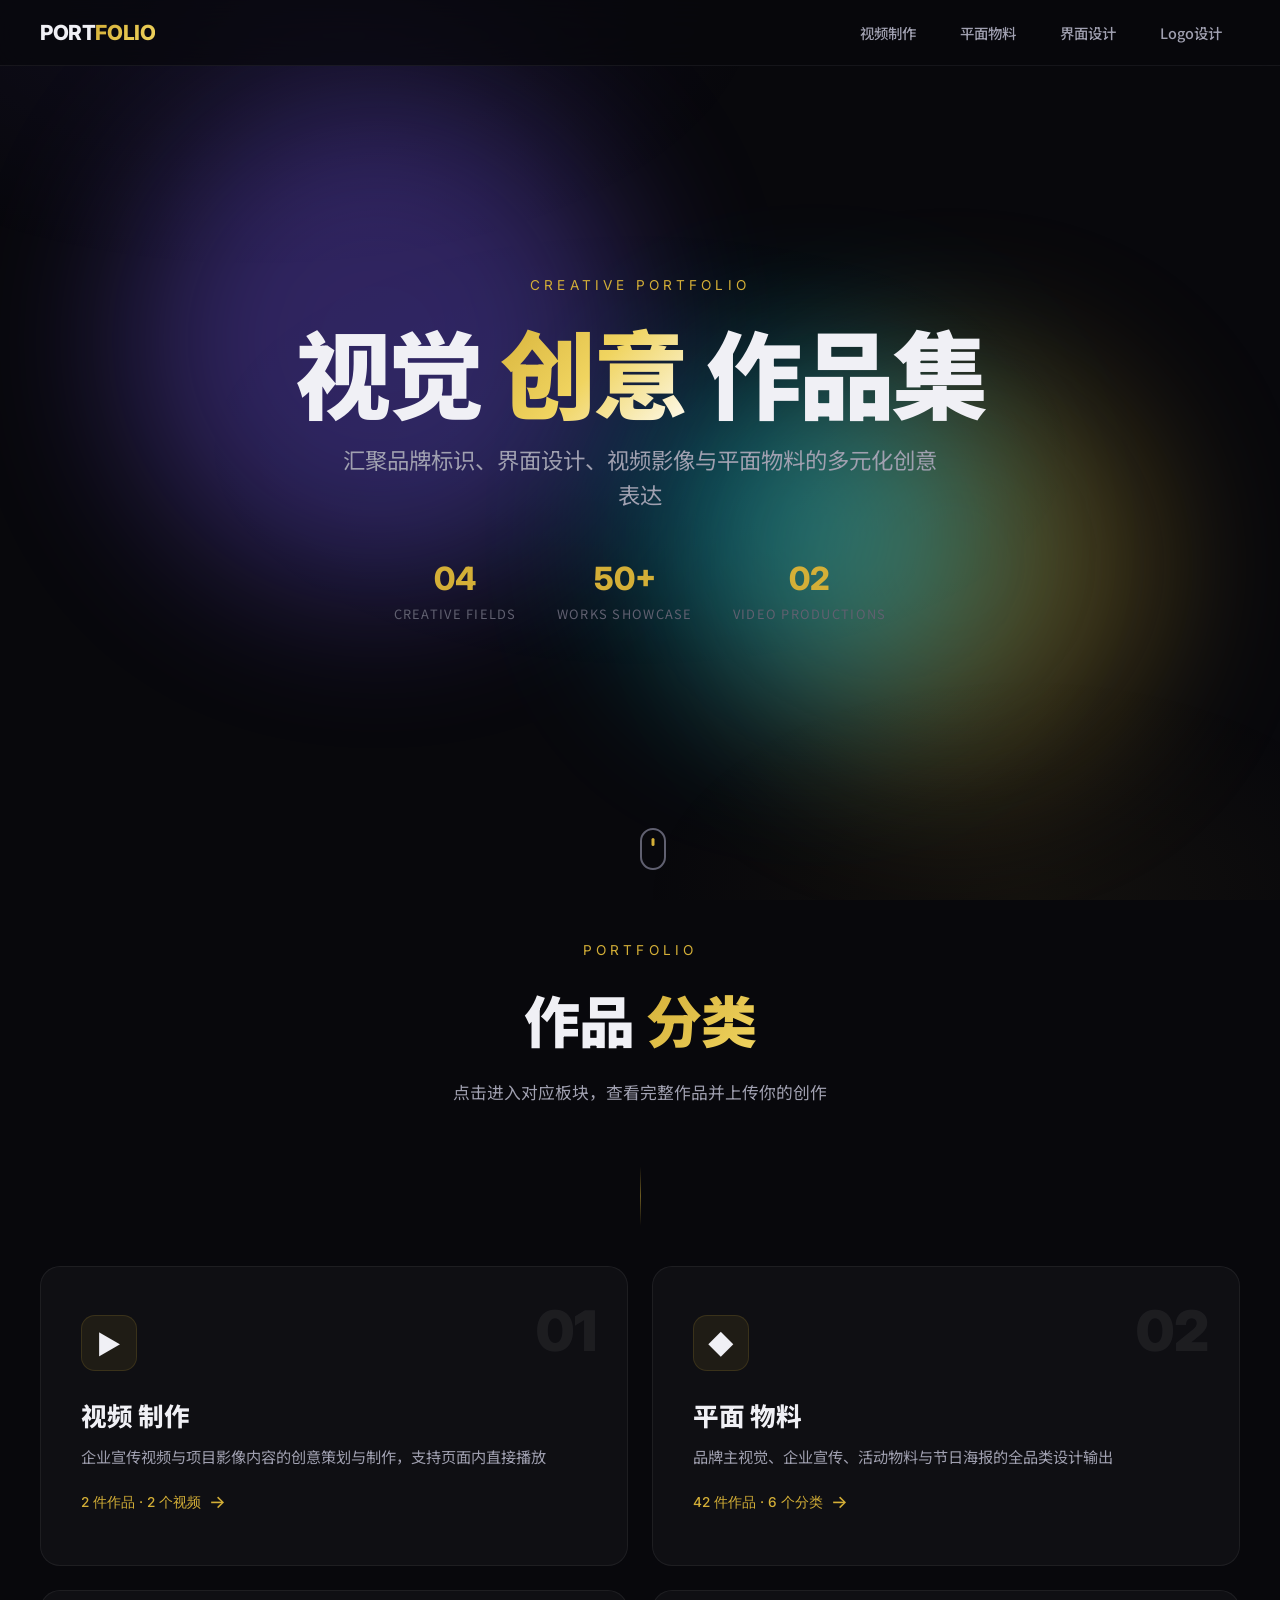
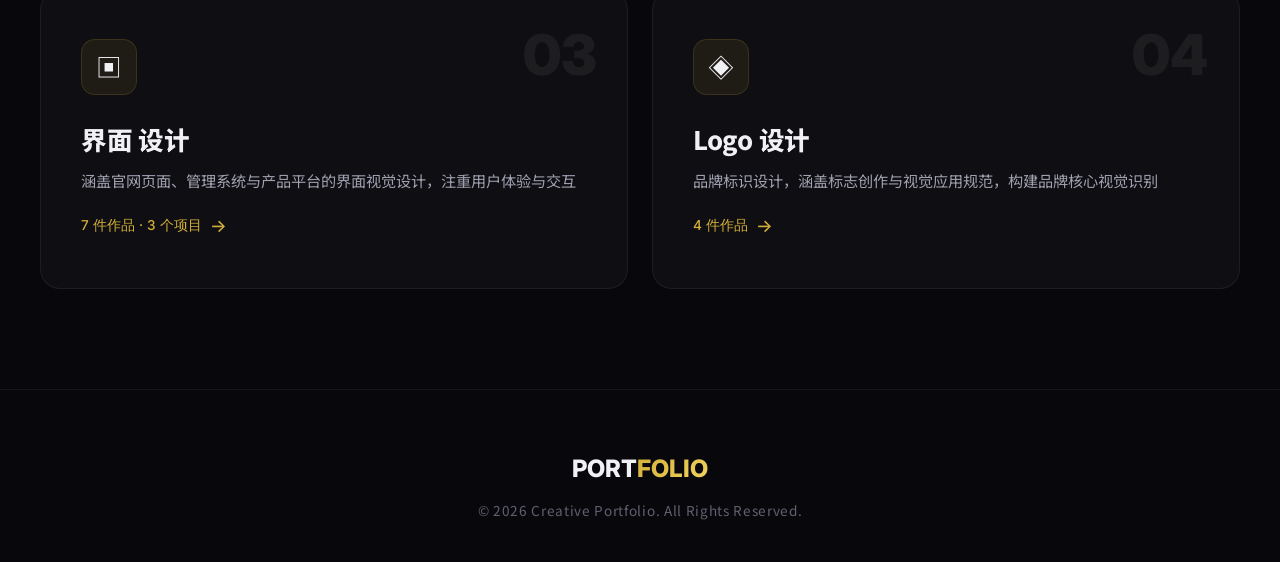
==== index.html @ 501e1d51 "Creative Portfolio: Logo, UI, Video, Print design works" ====
<!DOCTYPE html>
<html lang="zh-CN">
<head>
<meta charset="UTF-8">
<meta name="viewport" content="width=device-width, initial-scale=1.0">
<title>创意作品集 | Creative Portfolio</title>
<link rel="preconnect" href="https://fonts.googleapis.com">
<link rel="preconnect" href="https://fonts.gstatic.com" crossorigin>
<link href="https://fonts.googleapis.com/css2?family=Inter:wght@300;400;500;600;700;800;900&family=Noto+Sans+SC:wght@300;400;500;700;900&display=swap" rel="stylesheet">
<link rel="stylesheet" href="assets/style.css">
</head>
<body>

<div class="progress-bar" id="progressBar"></div>

<nav>
  <a href="index.html" class="logo">PORT<span>FOLIO</span></a>
  <ul id="navMenu">
    <li><a href="video.html">视频制作</a></li>
    <li><a href="print.html">平面物料</a></li>
    <li><a href="ui.html">界面设计</a></li>
    <li><a href="logo.html">Logo设计</a></li>
  </ul>
  <button class="nav-toggle" id="navToggle"><span></span><span></span><span></span></button>
</nav>

<section class="hero">
  <div class="hero-bg">
    <div class="orb"></div>
    <div class="orb"></div>
    <div class="orb"></div>
  </div>
  <div class="tagline">CREATIVE PORTFOLIO</div>
  <h1>视觉 <span class="gradient-text">创意</span> 作品集</h1>
  <p class="subtitle">汇聚品牌标识、界面设计、视频影像与平面物料的多元化创意表达</p>
  <div class="hero-meta">
    <div class="meta-item"><div class="meta-num">04</div><div class="meta-label">CREATIVE FIELDS</div></div>
    <div class="meta-item"><div class="meta-num">50+</div><div class="meta-label">WORKS SHOWCASE</div></div>
    <div class="meta-item"><div class="meta-num">02</div><div class="meta-label">VIDEO PRODUCTIONS</div></div>
  </div>
  <div class="scroll-indicator"><div class="mouse"></div></div>
</section>

<section style="padding-top:40px">
  <div class="section-header reveal">
    <div class="section-num">PORTFOLIO</div>
    <h2 class="section-title">作品 <span class="accent">分类</span></h2>
    <p class="section-desc">点击进入对应板块，查看完整作品并上传你的创作</p>
  </div>
  <div class="divider"></div>

  <div class="hub-cards reveal">
    <a href="video.html" class="hub-card">
      <div class="hub-num">01</div>
      <div class="hub-icon">▶</div>
      <div class="hub-title">视频 制作</div>
      <div class="hub-desc">企业宣传视频与项目影像内容的创意策划与制作，支持页面内直接播放</div>
      <div class="hub-meta"><span>2 件作品 · 2 个视频</span><span class="arrow">&rarr;</span></div>
    </a>

    <a href="print.html" class="hub-card">
      <div class="hub-num">02</div>
      <div class="hub-icon">◆</div>
      <div class="hub-title">平面 物料</div>
      <div class="hub-desc">品牌主视觉、企业宣传、活动物料与节日海报的全品类设计输出</div>
      <div class="hub-meta"><span>42 件作品 · 6 个分类</span><span class="arrow">&rarr;</span></div>
    </a>

    <a href="ui.html" class="hub-card">
      <div class="hub-num">03</div>
      <div class="hub-icon">▣</div>
      <div class="hub-title">界面 设计</div>
      <div class="hub-desc">涵盖官网页面、管理系统与产品平台的界面视觉设计，注重用户体验与交互</div>
      <div class="hub-meta"><span>7 件作品 · 3 个项目</span><span class="arrow">&rarr;</span></div>
    </a>

    <a href="logo.html" class="hub-card">
      <div class="hub-num">04</div>
      <div class="hub-icon">◈</div>
      <div class="hub-title">Logo 设计</div>
      <div class="hub-desc">品牌标识设计，涵盖标志创作与视觉应用规范，构建品牌核心视觉识别</div>
      <div class="hub-meta"><span>4 件作品</span><span class="arrow">&rarr;</span></div>
    </a>
  </div>
</section>

<footer>
  <div class="footer-logo">PORT<span>FOLIO</span></div>
  <p>&copy; 2026 Creative Portfolio. All Rights Reserved.</p>
</footer>

<div class="lightbox" id="lightbox">
  <div class="lb-close" onclick="closeLightbox()">&times;</div>
  <div class="lb-counter" id="lbCounter"></div>
  <div class="lb-nav lb-prev" onclick="navLightbox(-1)">&#8249;</div>
  <img id="lbImg" src="" alt="">
  <div class="lb-nav lb-next" onclick="navLightbox(1)">&#8250;</div>
  <div class="lb-caption" id="lbCaption"></div>
</div>

<script src="assets/app.js"></script>
<script>
initCommon();

document.querySelectorAll('.hub-card').forEach(card => {
  card.addEventListener('mousemove', (e) => {
    const rect = card.getBoundingClientRect();
    const x = ((e.clientX - rect.left) / rect.width * 100).toFixed(1);
    const y = ((e.clientY - rect.top) / rect.height * 100).toFixed(1);
    card.style.setProperty('--mx', x + '%');
    card.style.setProperty('--my', y + '%');
  });
});
</script>
</body>
</html>
---- assets/style.css ----
:root {
  --bg-primary: #08080c;
  --bg-secondary: #0e0e16;
  --bg-card: rgba(255,255,255,0.03);
  --bg-card-hover: rgba(255,255,255,0.06);
  --border-subtle: rgba(255,255,255,0.06);
  --border-hover: rgba(212,175,55,0.3);
  --text-primary: #f0f0f5;
  --text-secondary: #a0a0b0;
  --text-muted: #606070;
  --accent-gold: #d4af37;
  --accent-gold-light: #f0d460;
  --accent-cyan: #00d4ff;
  --accent-purple: #7c5cff;
  --danger: #ff4757;
  --radius: 12px;
  --transition: 0.4s cubic-bezier(0.22,1,0.36,1);
}

* { margin: 0; padding: 0; box-sizing: border-box; }

html { scroll-behavior: smooth; scroll-padding-top: 80px; }

body {
  font-family: 'Noto Sans SC', 'Inter', sans-serif;
  background: var(--bg-primary);
  color: var(--text-primary);
  overflow-x: hidden;
  line-height: 1.6;
  -webkit-font-smoothing: antialiased;
}

body::before {
  content: '';
  position: fixed;
  inset: 0;
  background:
    radial-gradient(ellipse 80% 60% at 20% 0%, rgba(124,92,255,0.08) 0%, transparent 50%),
    radial-gradient(ellipse 60% 50% at 80% 100%, rgba(212,175,55,0.06) 0%, transparent 50%),
    radial-gradient(ellipse 70% 50% at 50% 50%, rgba(0,212,255,0.04) 0%, transparent 50%);
  pointer-events: none;
  z-index: 0;
}

.progress-bar {
  position: fixed; top: 0; left: 0;
  height: 3px; width: 0%;
  background: linear-gradient(90deg, var(--accent-gold), var(--accent-cyan));
  z-index: 10000;
  transition: width 0.1s;
  box-shadow: 0 0 10px rgba(212,175,55,0.5);
}

nav {
  position: fixed; top: 0; left: 0; right: 0;
  z-index: 9000;
  padding: 16px 40px;
  display: flex; justify-content: space-between; align-items: center;
  background: rgba(8,8,12,0.7);
  backdrop-filter: blur(20px); -webkit-backdrop-filter: blur(20px);
  border-bottom: 1px solid var(--border-subtle);
  transition: var(--transition);
}

nav .logo {
  font-family: 'Inter', sans-serif;
  font-weight: 800; font-size: 1.3rem;
  letter-spacing: -0.02em; color: var(--text-primary);
  text-decoration: none;
}

nav .logo span {
  background: linear-gradient(135deg, var(--accent-gold), var(--accent-gold-light));
  -webkit-background-clip: text; -webkit-text-fill-color: transparent; background-clip: text;
}

nav ul { display: flex; list-style: none; gap: 8px; }

nav ul a {
  text-decoration: none; color: var(--text-secondary);
  font-size: 0.9rem; padding: 8px 18px; border-radius: 8px;
  transition: var(--transition); font-weight: 500; position: relative;
}

nav ul a:hover, nav ul a.active {
  color: var(--accent-gold); background: rgba(212,175,55,0.08);
}

nav ul a.active::after {
  content: ''; position: absolute; bottom: 2px; left: 50%;
  transform: translateX(-50%); width: 4px; height: 4px;
  border-radius: 50%; background: var(--accent-gold);
}

.nav-toggle { display: none; }

.hero {
  min-height: 100vh; display: flex; flex-direction: column;
  justify-content: center; align-items: center; text-align: center;
  position: relative; padding: 0 20px; z-index: 1;
}

.hero-bg { position: absolute; inset: 0; overflow: hidden; z-index: -1; }

.hero-bg .orb {
  position: absolute; border-radius: 50%;
  filter: blur(80px); opacity: 0.35;
  animation: float 12s ease-in-out infinite;
}

.hero-bg .orb:nth-child(1) { width: 500px; height: 500px; background: var(--accent-purple); top: 10%; left: 10%; animation-delay: 0s; }
.hero-bg .orb:nth-child(2) { width: 400px; height: 400px; background: var(--accent-gold); bottom: 15%; right: 10%; animation-delay: -4s; }
.hero-bg .orb:nth-child(3) { width: 350px; height: 350px; background: var(--accent-cyan); top: 40%; left: 50%; animation-delay: -8s; }

@keyframes float {
  0%,100% { transform: translate(0,0) scale(1); }
  33% { transform: translate(30px,-30px) scale(1.05); }
  66% { transform: translate(-20px,20px) scale(0.95); }
}

.hero .tagline {
  font-family: 'Inter', sans-serif; font-size: 0.85rem;
  letter-spacing: 0.3em; text-transform: uppercase;
  color: var(--accent-gold); margin-bottom: 24px;
  opacity: 0; animation: fadeUp 0.8s 0.2s forwards;
}

.hero h1 {
  font-size: clamp(2.5rem, 8vw, 6rem); font-weight: 900;
  letter-spacing: -0.03em; line-height: 1.05; margin-bottom: 20px;
  opacity: 0; animation: fadeUp 0.8s 0.4s forwards;
}

.hero h1 .gradient-text {
  background: linear-gradient(135deg, var(--accent-gold) 0%, var(--accent-gold-light) 50%, #fff 100%);
  -webkit-background-clip: text; -webkit-text-fill-color: transparent; background-clip: text;
}

.hero .subtitle {
  font-size: clamp(1rem, 2.5vw, 1.4rem); color: var(--text-secondary);
  max-width: 600px; margin-bottom: 40px;
  opacity: 0; animation: fadeUp 0.8s 0.6s forwards;
}

.hero .hero-meta {
  display: flex; gap: 40px;
  opacity: 0; animation: fadeUp 0.8s 0.8s forwards;
}

.hero .hero-meta .meta-item { text-align: center; }

.hero .hero-meta .meta-num {
  font-family: 'Inter', sans-serif; font-size: 2rem; font-weight: 800;
  color: var(--accent-gold);
}

.hero .hero-meta .meta-label {
  font-size: 0.8rem; color: var(--text-muted); letter-spacing: 0.1em;
}

.scroll-indicator {
  position: absolute; bottom: 30px; left: 50%;
  transform: translateX(-50%); opacity: 0;
  animation: fadeUp 0.8s 1s forwards;
}

.scroll-indicator .mouse {
  width: 26px; height: 42px; border: 2px solid var(--text-muted);
  border-radius: 14px; position: relative;
}

.scroll-indicator .mouse::before {
  content: ''; position: absolute; top: 8px; left: 50%;
  transform: translateX(-50%); width: 3px; height: 8px;
  border-radius: 2px; background: var(--accent-gold);
  animation: scroll-dot 1.8s infinite;
}

@keyframes scroll-dot {
  0% { opacity: 1; top: 8px; }
  100% { opacity: 0; top: 24px; }
}

@keyframes fadeUp {
  from { opacity: 0; transform: translateY(30px); }
  to { opacity: 1; transform: translateY(0); }
}

section {
  padding: 100px 40px; position: relative; z-index: 1;
  max-width: 1400px; margin: 0 auto;
}

.section-header { margin-bottom: 60px; text-align: center; }

.section-num {
  font-family: 'Inter', sans-serif; font-size: 0.85rem;
  letter-spacing: 0.3em; color: var(--accent-gold); margin-bottom: 12px;
}

.section-title {
  font-size: clamp(2rem, 5vw, 3.5rem); font-weight: 900;
  letter-spacing: -0.02em; margin-bottom: 16px;
}

.section-title .accent {
  background: linear-gradient(135deg, var(--accent-gold), var(--accent-gold-light));
  -webkit-background-clip: text; -webkit-text-fill-color: transparent; background-clip: text;
}

.section-desc {
  color: var(--text-secondary); font-size: 1.05rem;
  max-width: 560px; margin: 0 auto;
}

.reveal {
  opacity: 0; transform: translateY(40px);
  transition: opacity 0.8s var(--transition), transform 0.8s var(--transition);
}

.reveal.visible { opacity: 1; transform: translateY(0); }

.grid-2 { display: grid; grid-template-columns: repeat(2,1fr); gap: 24px; }
.grid-3 { display: grid; grid-template-columns: repeat(3,1fr); gap: 24px; }
.grid-4 { display: grid; grid-template-columns: repeat(4,1fr); gap: 20px; }

.portfolio-card {
  background: var(--bg-card); border: 1px solid var(--border-subtle);
  border-radius: var(--radius); overflow: hidden; cursor: pointer;
  transition: var(--transition); position: relative;
  display: flex; flex-direction: column;
}

.portfolio-card:hover {
  background: var(--bg-card-hover); border-color: var(--border-hover);
  transform: translateY(-4px);
  box-shadow: 0 20px 60px rgba(0,0,0,0.4), 0 0 40px rgba(212,175,55,0.08);
}

.portfolio-card .img-wrap {
  overflow: hidden; position: relative; background: #111118;
  height: 200px;
}

.portfolio-card .img-wrap::after {
  content: ''; position: absolute; inset: 0;
  background: linear-gradient(to top, rgba(8,8,12,0.6) 0%, transparent 50%);
  opacity: 0; transition: opacity 0.4s; pointer-events: none;
}

.portfolio-card:hover .img-wrap::after { opacity: 1; }

.portfolio-card img {
  width: 100%; height: 100%; display: block;
  object-fit: cover;
  transition: transform 0.6s var(--transition);
}

.portfolio-card:hover img { transform: scale(1.05); }

.portfolio-card .card-info {
  padding: 16px 20px; display: flex;
  justify-content: space-between; align-items: center;
}

.portfolio-card .card-title { font-size: 0.95rem; font-weight: 500; color: var(--text-primary); }

.portfolio-card .card-tag {
  font-size: 0.75rem; color: var(--accent-gold);
  background: rgba(212,175,55,0.08); padding: 4px 10px;
  border-radius: 6px; font-family: 'Inter', sans-serif; letter-spacing: 0.02em;
}

.logo-grid .portfolio-card .img-wrap {
  display: flex; align-items: center; justify-content: center;
  padding: 40px; height: 200px;
}

.logo-grid .portfolio-card .img-wrap img { max-height: 140px; width: auto; object-fit: contain; }

.project-group { margin-bottom: 50px; }
.project-group:last-child { margin-bottom: 0; }

.project-name {
  font-size: 1.3rem; font-weight: 700; margin-bottom: 20px;
  padding-left: 16px; border-left: 3px solid var(--accent-gold);
  color: var(--text-primary);
}

.video-card {
  background: var(--bg-card); border: 1px solid var(--border-subtle);
  border-radius: var(--radius); overflow: hidden; transition: var(--transition);
}

.video-card:hover { border-color: var(--border-hover); box-shadow: 0 20px 60px rgba(0,0,0,0.4); }

.video-card video { width: 100%; display: block; background: #000; height: 200px; object-fit: contain; }

.video-card .video-info {
  padding: 16px 20px; display: flex;
  justify-content: space-between; align-items: center;
}

.video-card .video-title { font-size: 1rem; font-weight: 600; }
.video-card .video-duration { font-size: 0.8rem; color: var(--text-muted); font-family: 'Inter', sans-serif; }

.print-group { margin-bottom: 50px; }
.print-group:last-child { margin-bottom: 0; }

.masonry { columns: 3; column-gap: 20px; }
.masonry .portfolio-card {
  margin-bottom: 20px; break-inside: avoid;
  display: inline-block; width: 100%;
}

.divider {
  width: 1px; height: 60px;
  background: linear-gradient(to bottom, transparent, var(--accent-gold), transparent);
  margin: 0 auto 40px; opacity: 0.5;
}

footer {
  padding: 60px 40px 40px; text-align: center;
  border-top: 1px solid var(--border-subtle);
  position: relative; z-index: 1;
}

footer .footer-logo {
  font-family: 'Inter', sans-serif; font-size: 1.5rem;
  font-weight: 800; margin-bottom: 12px;
}

footer .footer-logo span {
  background: linear-gradient(135deg, var(--accent-gold), var(--accent-gold-light));
  -webkit-background-clip: text; -webkit-text-fill-color: transparent; background-clip: text;
}

footer p { color: var(--text-muted); font-size: 0.85rem; letter-spacing: 0.05em; }

.lightbox {
  position: fixed; inset: 0;
  background: rgba(0,0,0,0.92);
  backdrop-filter: blur(10px); -webkit-backdrop-filter: blur(10px);
  z-index: 10001; display: none;
  align-items: center; justify-content: center; padding: 40px;
}

.lightbox.active { display: flex; }

.lightbox img {
  max-width: 90%; max-height: 85vh; object-fit: contain;
  border-radius: 8px; box-shadow: 0 20px 80px rgba(0,0,0,0.6);
}

.lightbox .lb-close {
  position: absolute; top: 20px; right: 30px;
  font-size: 2rem; color: var(--text-primary); cursor: pointer;
  width: 44px; height: 44px; display: flex; align-items: center; justify-content: center;
  border-radius: 50%; background: rgba(255,255,255,0.06);
  border: 1px solid var(--border-subtle); transition: var(--transition); z-index: 2;
}

.lightbox .lb-close:hover { background: rgba(255,255,255,0.12); transform: rotate(90deg); }

.lightbox .lb-nav {
  position: absolute; top: 50%; transform: translateY(-50%);
  width: 50px; height: 50px; display: flex; align-items: center; justify-content: center;
  border-radius: 50%; background: rgba(255,255,255,0.06);
  border: 1px solid var(--border-subtle); cursor: pointer;
  font-size: 1.5rem; color: var(--text-primary); transition: var(--transition); z-index: 2;
}

.lightbox .lb-nav:hover { background: rgba(212,175,55,0.15); border-color: var(--accent-gold); }
.lightbox .lb-prev { left: 30px; }
.lightbox .lb-next { right: 30px; }

.lightbox .lb-caption {
  position: absolute; bottom: 20px; left: 50%;
  transform: translateX(-50%); color: var(--text-secondary);
  font-size: 0.9rem; background: rgba(0,0,0,0.5);
  padding: 8px 20px; border-radius: 8px;
}

.lightbox .lb-counter {
  position: absolute; top: 24px; left: 50%;
  transform: translateX(-50%); color: var(--text-muted);
  font-family: 'Inter', sans-serif; font-size: 0.85rem;
}

/* ===== HUB PAGE CARDS ===== */
.hub-cards {
  display: grid; grid-template-columns: repeat(2,1fr);
  gap: 24px; max-width: 1200px; margin: 0 auto;
}

.hub-card {
  background: var(--bg-card); border: 1px solid var(--border-subtle);
  border-radius: 20px; padding: 48px 40px;
  text-decoration: none; color: var(--text-primary);
  transition: var(--transition); position: relative; overflow: hidden;
  display: flex; flex-direction: column; min-height: 280px;
}

.hub-card::before {
  content: ''; position: absolute; inset: 0;
  background: radial-gradient(circle at var(--mx,50%) var(--my,50%), rgba(212,175,55,0.08) 0%, transparent 40%);
  opacity: 0; transition: opacity 0.4s; pointer-events: none;
}

.hub-card:hover::before { opacity: 1; }

.hub-card:hover {
  border-color: var(--border-hover); transform: translateY(-6px);
  box-shadow: 0 30px 80px rgba(0,0,0,0.4), 0 0 60px rgba(212,175,55,0.06);
}

.hub-card .hub-num {
  font-family: 'Inter', sans-serif; font-size: 3.5rem;
  font-weight: 900; color: rgba(255,255,255,0.06);
  position: absolute; top: 20px; right: 30px;
  transition: var(--transition);
}

.hub-card:hover .hub-num { color: rgba(212,175,55,0.15); }

.hub-card .hub-icon {
  width: 56px; height: 56px; border-radius: 14px;
  background: rgba(212,175,55,0.08); border: 1px solid rgba(212,175,55,0.15);
  display: flex; align-items: center; justify-content: center;
  margin-bottom: 24px; font-size: 1.6rem;
}

.hub-card .hub-title {
  font-size: 1.6rem; font-weight: 800; margin-bottom: 8px;
  letter-spacing: -0.01em;
}

.hub-card .hub-desc {
  color: var(--text-secondary); font-size: 0.95rem;
  margin-bottom: 20px; flex-grow: 1;
}

.hub-card .hub-meta {
  display: flex; align-items: center; gap: 8px;
  color: var(--accent-gold); font-size: 0.85rem;
  font-family: 'Inter', sans-serif; font-weight: 500;
}

.hub-card .hub-meta .arrow {
  transition: transform 0.3s; font-size: 1.1rem;
}

.hub-card:hover .hub-meta .arrow { transform: translateX(6px); }

/* ===== SUB-PAGE HEADER ===== */
.sub-nav {
  position: fixed; top: 0; left: 0; right: 0; z-index: 9000;
  padding: 14px 40px; display: flex; justify-content: space-between; align-items: center;
  background: rgba(8,8,12,0.8); backdrop-filter: blur(20px); -webkit-backdrop-filter: blur(20px);
  border-bottom: 1px solid var(--border-subtle);
}

.back-btn {
  display: flex; align-items: center; gap: 8px;
  text-decoration: none; color: var(--text-secondary);
  font-size: 0.9rem; font-weight: 500; transition: var(--transition);
  background: none; border: none; cursor: pointer;
  font-family: 'Noto Sans SC', sans-serif;
}

.back-btn:hover { color: var(--accent-gold); }

.sub-nav-title {
  font-family: 'Inter', sans-serif; font-weight: 700;
  font-size: 1.1rem; letter-spacing: -0.01em;
}

/* ===== UPLOAD BUTTON ===== */
.upload-btn {
  display: flex; align-items: center; gap: 8px;
  padding: 10px 24px; border-radius: 10px;
  background: linear-gradient(135deg, var(--accent-gold), var(--accent-gold-light));
  color: #1a1a1a; font-weight: 700; font-size: 0.9rem;
  border: none; cursor: pointer; transition: var(--transition);
  font-family: 'Noto Sans SC', sans-serif;
  box-shadow: 0 4px 20px rgba(212,175,55,0.25);
}

.upload-btn:hover {
  transform: translateY(-2px);
  box-shadow: 0 8px 30px rgba(212,175,55,0.4);
}

.upload-btn:active { transform: translateY(0); }

.upload-btn svg { width: 18px; height: 18px; }

/* ===== UPLOAD SECTION ===== */
.upload-section {
  margin-bottom: 60px; padding: 24px;
  background: rgba(212,175,55,0.02);
  border: 1px dashed rgba(212,175,55,0.15);
  border-radius: 16px;
}

.upload-section-header {
  display: flex; justify-content: space-between; align-items: center;
  margin-bottom: 20px;
}

.upload-section-title {
  font-size: 1.1rem; font-weight: 600; color: var(--accent-gold);
  display: flex; align-items: center; gap: 10px;
}

.upload-section-title .badge {
  background: rgba(212,175,55,0.1); padding: 2px 10px;
  border-radius: 6px; font-size: 0.8rem;
  font-family: 'Inter', sans-serif;
}

.upload-hint {
  font-size: 0.8rem; color: var(--text-muted);
}

.upload-grid {
  display: grid; grid-template-columns: repeat(3,1fr); gap: 16px;
}

.upload-empty {
  text-align: center; padding: 40px 20px;
  color: var(--text-muted); font-size: 0.9rem;
}

.upload-item {
  position: relative; border-radius: var(--radius);
  overflow: hidden; background: var(--bg-card);
  border: 1px solid var(--border-subtle);
  transition: var(--transition);
}

.upload-item:hover { border-color: var(--border-hover); }

.upload-item img, .upload-item video {
  width: 100%; display: block; cursor: pointer;
  height: 200px; object-fit: cover; background: #111118;
}

.upload-item .upload-item-info {
  padding: 10px 14px; display: flex;
  justify-content: space-between; align-items: center;
}

.upload-item .upload-item-name {
  font-size: 0.8rem; color: var(--text-secondary);
  white-space: nowrap; overflow: hidden; text-overflow: ellipsis;
  max-width: 70%;
}

.upload-item .upload-item-size {
  font-size: 0.7rem; color: var(--text-muted);
  font-family: 'Inter', sans-serif;
}

.upload-item .delete-btn {
  position: absolute; top: 8px; right: 8px;
  width: 28px; height: 28px; border-radius: 50%;
  background: rgba(0,0,0,0.6); backdrop-filter: blur(4px);
  border: 1px solid rgba(255,71,87,0.3);
  color: var(--danger); font-size: 1rem; cursor: pointer;
  display: flex; align-items: center; justify-content: center;
  transition: var(--transition); z-index: 5; opacity: 0;
}

.upload-item:hover .delete-btn { opacity: 1; }

.upload-item .delete-btn:hover {
  background: rgba(255,71,87,0.2); border-color: var(--danger);
}

/* ===== TOAST ===== */
.toast {
  position: fixed; bottom: 30px; left: 50%;
  transform: translateX(-50%) translateY(100px);
  background: rgba(8,8,12,0.95); backdrop-filter: blur(20px);
  border: 1px solid var(--border-subtle);
  padding: 14px 28px; border-radius: 12px;
  display: flex; align-items: center; gap: 10px;
  font-size: 0.9rem; z-index: 10002;
  transition: transform 0.4s var(--transition);
  box-shadow: 0 10px 40px rgba(0,0,0,0.4);
}

.toast.show { transform: translateX(-50%) translateY(0); }

.toast.success { border-color: rgba(212,175,55,0.3); }
.toast.success .toast-icon { color: var(--accent-gold); }

.toast.error { border-color: rgba(255,71,87,0.3); }
.toast.error .toast-icon { color: var(--danger); }

/* ===== DRAG & DROP ZONE ===== */
.drop-zone {
  border: 2px dashed rgba(212,175,55,0.2);
  border-radius: 16px; padding: 40px;
  text-align: center; cursor: pointer;
  transition: var(--transition); margin-bottom: 20px;
}

.drop-zone:hover, .drop-zone.dragover {
  border-color: var(--accent-gold);
  background: rgba(212,175,55,0.04);
}

.drop-zone .drop-icon {
  font-size: 2.5rem; margin-bottom: 12px; opacity: 0.5;
}

.drop-zone .drop-text {
  color: var(--text-secondary); font-size: 0.95rem;
}

.drop-zone .drop-text strong { color: var(--accent-gold); }

@media (max-width: 900px) {
  nav { padding: 12px 20px; }
  nav ul { display: none; position: absolute; top: 100%; left: 0; right: 0; background: rgba(8,8,12,0.95); flex-direction: column; padding: 12px; gap: 4px; backdrop-filter: blur(20px); border-bottom: 1px solid var(--border-subtle); }
  nav ul.show { display: flex; }
  .nav-toggle { display: flex; flex-direction: column; gap: 4px; cursor: pointer; background: none; border: none; padding: 8px; }
  .nav-toggle span { width: 22px; height: 2px; background: var(--text-primary); border-radius: 2px; transition: 0.3s; }
  .nav-toggle.active span:nth-child(1) { transform: rotate(45deg) translate(4px,4px); }
  .nav-toggle.active span:nth-child(2) { opacity: 0; }
  .nav-toggle.active span:nth-child(3) { transform: rotate(-45deg) translate(4px,-4px); }
  section { padding: 60px 20px; }
  .grid-2, .grid-3, .grid-4 { grid-template-columns: 1fr; }
  .masonry { columns: 1; }
  .hero .hero-meta { flex-direction: column; gap: 16px; }
  .hub-cards { grid-template-columns: 1fr; }
  .upload-grid { grid-template-columns: 1fr; }
  .sub-nav { padding: 12px 20px; }
  .upload-btn span:not(.icon) { display: none; }
}
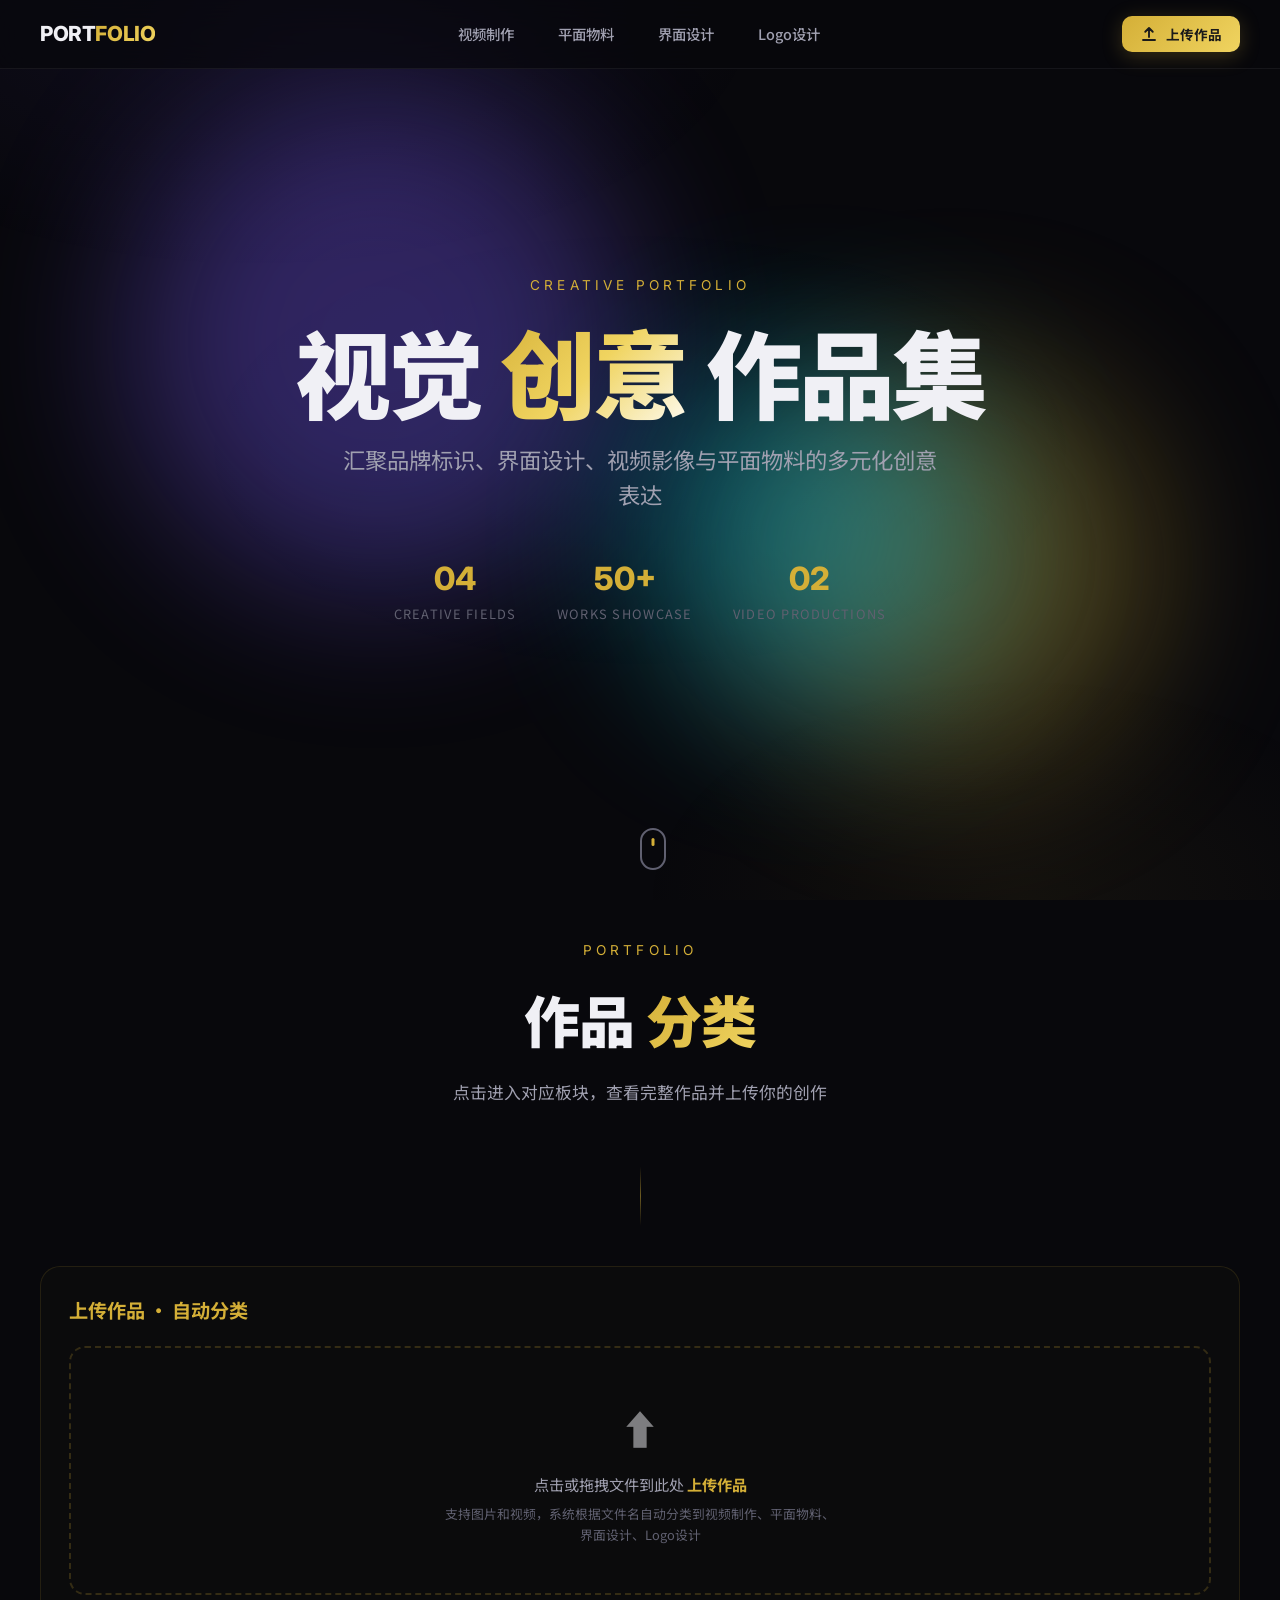
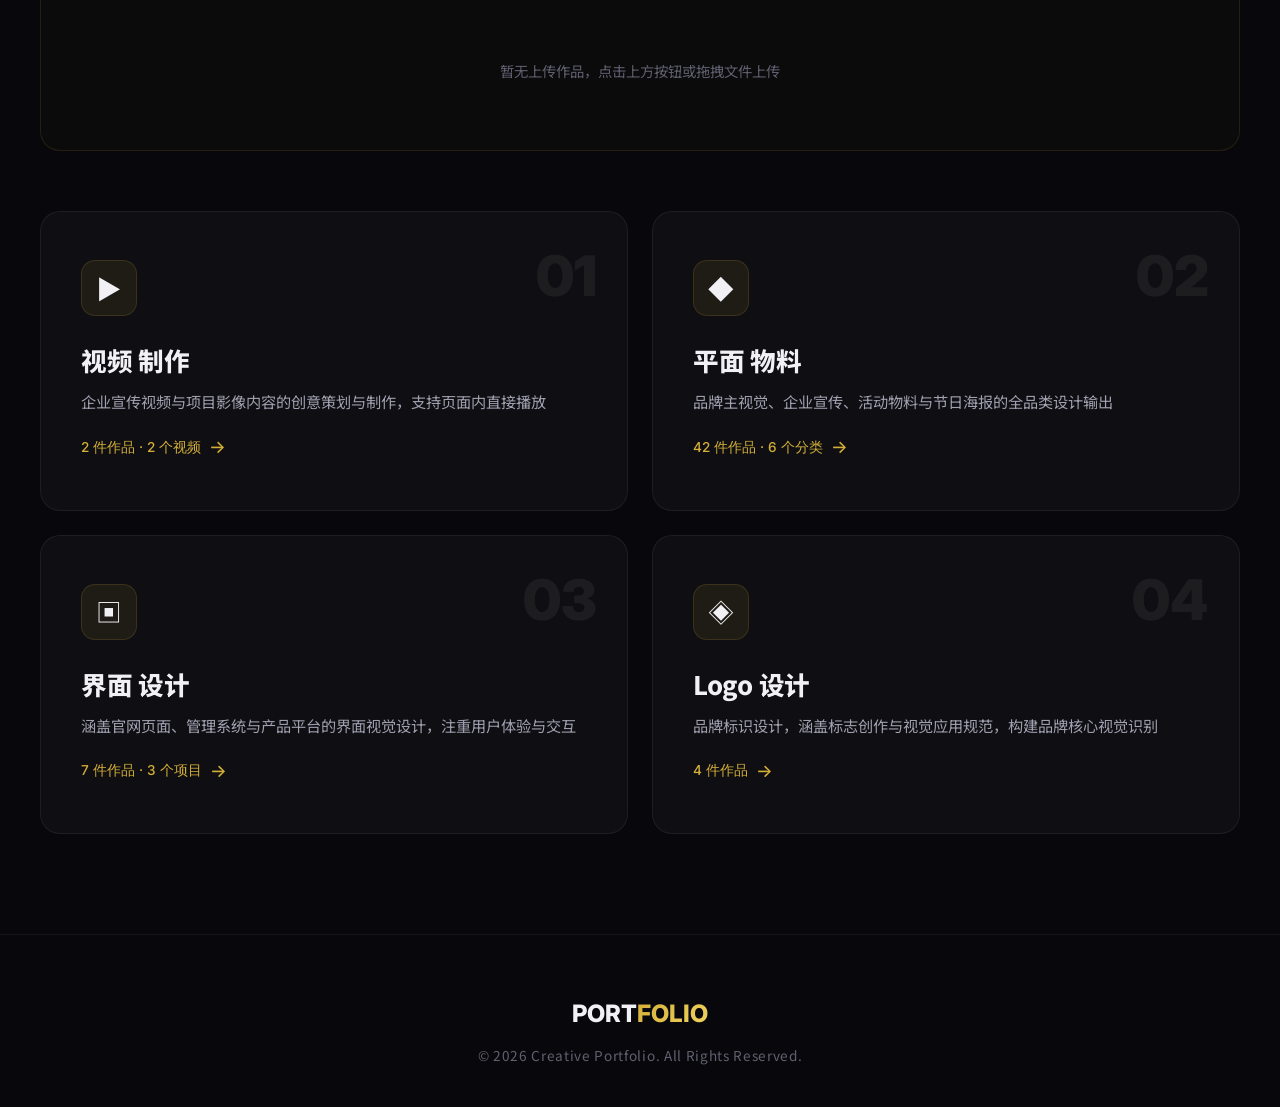
==== commit 5aa73bdf: "Add auto-categorization upload: main page unified upload with auto-classify, subpage sub-category gr" ====
--- a/index.html
+++ b/index.html
@@ -21,6 +21,13 @@
     <li><a href="ui.html">界面设计</a></li>
     <li><a href="logo.html">Logo设计</a></li>
   </ul>
+  <button class="upload-btn nav-upload-btn" id="mainUploadBtn">
+    <svg viewBox="0 0 24 24" fill="none" stroke="currentColor" stroke-width="2.5" style="width:18px;height:18px">
+      <path d="M12 4v12m-5-7l5-5 5 5M4 20h16" stroke-linecap="round" stroke-linejoin="round"/>
+    </svg>
+    <span>上传作品</span>
+  </button>
+  <input type="file" id="mainFileInput" multiple accept="image/*,video/*" style="display:none">
   <button class="nav-toggle" id="navToggle"><span></span><span></span><span></span></button>
 </nav>
 
@@ -48,6 +55,20 @@
     <p class="section-desc">点击进入对应板块，查看完整作品并上传你的创作</p>
   </div>
   <div class="divider"></div>
+
+  <div class="main-upload-section reveal">
+    <div class="main-upload-header">
+      <div class="main-upload-title">上传作品 · 自动分类</div>
+      <div class="upload-summary" id="uploadSummary"></div>
+    </div>
+    <div class="drop-zone main-drop-zone" id="mainDropZone">
+      <div class="drop-icon">&#11014;</div>
+      <div class="drop-text">点击或拖拽文件到此处 <strong>上传作品</strong></div>
+      <div class="drop-subtext">支持图片和视频，系统根据文件名自动分类到视频制作、平面物料、界面设计、Logo设计</div>
+    </div>
+    <div class="upload-grid main-upload-grid" id="mainUploadGrid"></div>
+    <div class="upload-empty" id="mainUploadEmpty">暂无上传作品，点击上方按钮或拖拽文件上传</div>
+  </div>
 
   <div class="hub-cards reveal">
     <a href="video.html" class="hub-card">
@@ -101,6 +122,7 @@
 <script src="assets/app.js"></script>
 <script>
 initCommon();
+initMainUpload();
 
 document.querySelectorAll('.hub-card').forEach(card => {
   card.addEventListener('mousemove', (e) => {
--- a/assets/style.css
+++ b/assets/style.css
@@ -622,6 +622,115 @@
 
 .drop-zone .drop-text strong { color: var(--accent-gold); }
 
+/* ===== MAIN PAGE UPLOAD ===== */
+.nav-upload-btn {
+  padding: 8px 18px; font-size: 0.85rem;
+}
+
+.main-upload-section {
+  margin-bottom: 60px; padding: 28px;
+  background: rgba(212,175,55,0.02);
+  border: 1px solid rgba(212,175,55,0.12);
+  border-radius: 20px;
+}
+
+.main-upload-header {
+  display: flex; justify-content: space-between; align-items: center;
+  margin-bottom: 20px; flex-wrap: wrap; gap: 12px;
+}
+
+.main-upload-title {
+  font-size: 1.2rem; font-weight: 700; color: var(--accent-gold);
+}
+
+.upload-summary {
+  display: flex; gap: 8px; flex-wrap: wrap;
+}
+
+.summary-chip {
+  font-size: 0.8rem; color: var(--text-secondary);
+  background: rgba(255,255,255,0.04); padding: 4px 12px;
+  border-radius: 8px; border: 1px solid var(--border-subtle);
+}
+.summary-chip b { color: var(--accent-gold); margin-left: 4px; }
+
+.main-drop-zone {
+  margin-bottom: 24px; padding: 48px 40px;
+}
+
+.main-drop-zone .drop-subtext {
+  color: var(--text-muted); font-size: 0.8rem;
+  margin-top: 8px; max-width: 400px; margin-left: auto; margin-right: auto;
+}
+
+.main-upload-grid {
+  display: grid; grid-template-columns: repeat(4,1fr); gap: 16px;
+}
+
+.main-upload-item {
+  position: relative; border-radius: var(--radius);
+  overflow: hidden; background: var(--bg-card);
+  border: 1px solid var(--border-subtle);
+  transition: var(--transition); display: flex; flex-direction: column;
+}
+.main-upload-item:hover { border-color: var(--border-hover); }
+
+.main-upload-item img, .main-upload-item video {
+  width: 100%; display: block; cursor: pointer;
+  height: 160px; object-fit: cover; background: #111118;
+}
+
+.cat-badge {
+  position: absolute; top: 8px; left: 8px;
+  padding: 3px 10px; border-radius: 6px;
+  font-size: 0.7rem; font-weight: 600; z-index: 5;
+  backdrop-filter: blur(8px); -webkit-backdrop-filter: blur(8px);
+  background: rgba(0,0,0,0.6);
+}
+.cat-video { color: var(--accent-cyan); border: 1px solid rgba(0,212,255,0.3); }
+.cat-print { color: var(--accent-gold); border: 1px solid rgba(212,175,55,0.3); }
+.cat-ui    { color: var(--accent-purple); border: 1px solid rgba(124,92,255,0.3); }
+.cat-logo  { color: #4ade80; border: 1px solid rgba(74,222,128,0.3); }
+
+.subcat-badge {
+  position: absolute; top: 8px; right: 40px;
+  padding: 3px 8px; border-radius: 6px;
+  font-size: 0.65rem; z-index: 5;
+  background: rgba(0,0,0,0.5); color: var(--text-secondary);
+  backdrop-filter: blur(8px); -webkit-backdrop-filter: blur(8px);
+  border: 1px solid var(--border-subtle);
+}
+
+.upload-sub-group { margin-bottom: 32px; }
+.upload-sub-group:last-child { margin-bottom: 0; }
+.upload-sub-name {
+  font-size: 0.95rem; font-weight: 600; margin-bottom: 12px;
+  padding-left: 12px; border-left: 3px solid var(--accent-gold);
+  color: var(--text-secondary); display: flex; align-items: center; gap: 8px;
+}
+.upload-sub-count {
+  font-size: 0.75rem; color: var(--accent-gold);
+  background: rgba(212,175,55,0.08); padding: 2px 8px; border-radius: 6px;
+}
+.upload-grid-inner {
+  display: grid; grid-template-columns: repeat(3,1fr); gap: 16px;
+}
+
+.cat-select {
+  margin: 0 10px 10px; padding: 6px 8px;
+  background: rgba(255,255,255,0.04); color: var(--text-secondary);
+  border: 1px solid var(--border-subtle); border-radius: 8px;
+  font-size: 0.75rem; font-family: 'Noto Sans SC', sans-serif;
+  cursor: pointer; outline: none;
+}
+.cat-select:focus { border-color: var(--accent-gold); }
+.cat-select option { background: var(--bg-secondary); color: var(--text-primary); }
+
+.upload-more {
+  grid-column: 1 / -1; text-align: center;
+  padding: 20px; color: var(--text-muted); font-size: 0.85rem;
+}
+
 @media (max-width: 900px) {
   nav { padding: 12px 20px; }
   nav ul { display: none; position: absolute; top: 100%; left: 0; right: 0; background: rgba(8,8,12,0.95); flex-direction: column; padding: 12px; gap: 4px; backdrop-filter: blur(20px); border-bottom: 1px solid var(--border-subtle); }
@@ -636,7 +745,8 @@
   .masonry { columns: 1; }
   .hero .hero-meta { flex-direction: column; gap: 16px; }
   .hub-cards { grid-template-columns: 1fr; }
-  .upload-grid { grid-template-columns: 1fr; }
+  .upload-grid, .main-upload-grid, .upload-grid-inner { grid-template-columns: 1fr; }
   .sub-nav { padding: 12px 20px; }
   .upload-btn span:not(.icon) { display: none; }
-}
+  .nav-upload-btn span { display: none; }
+}
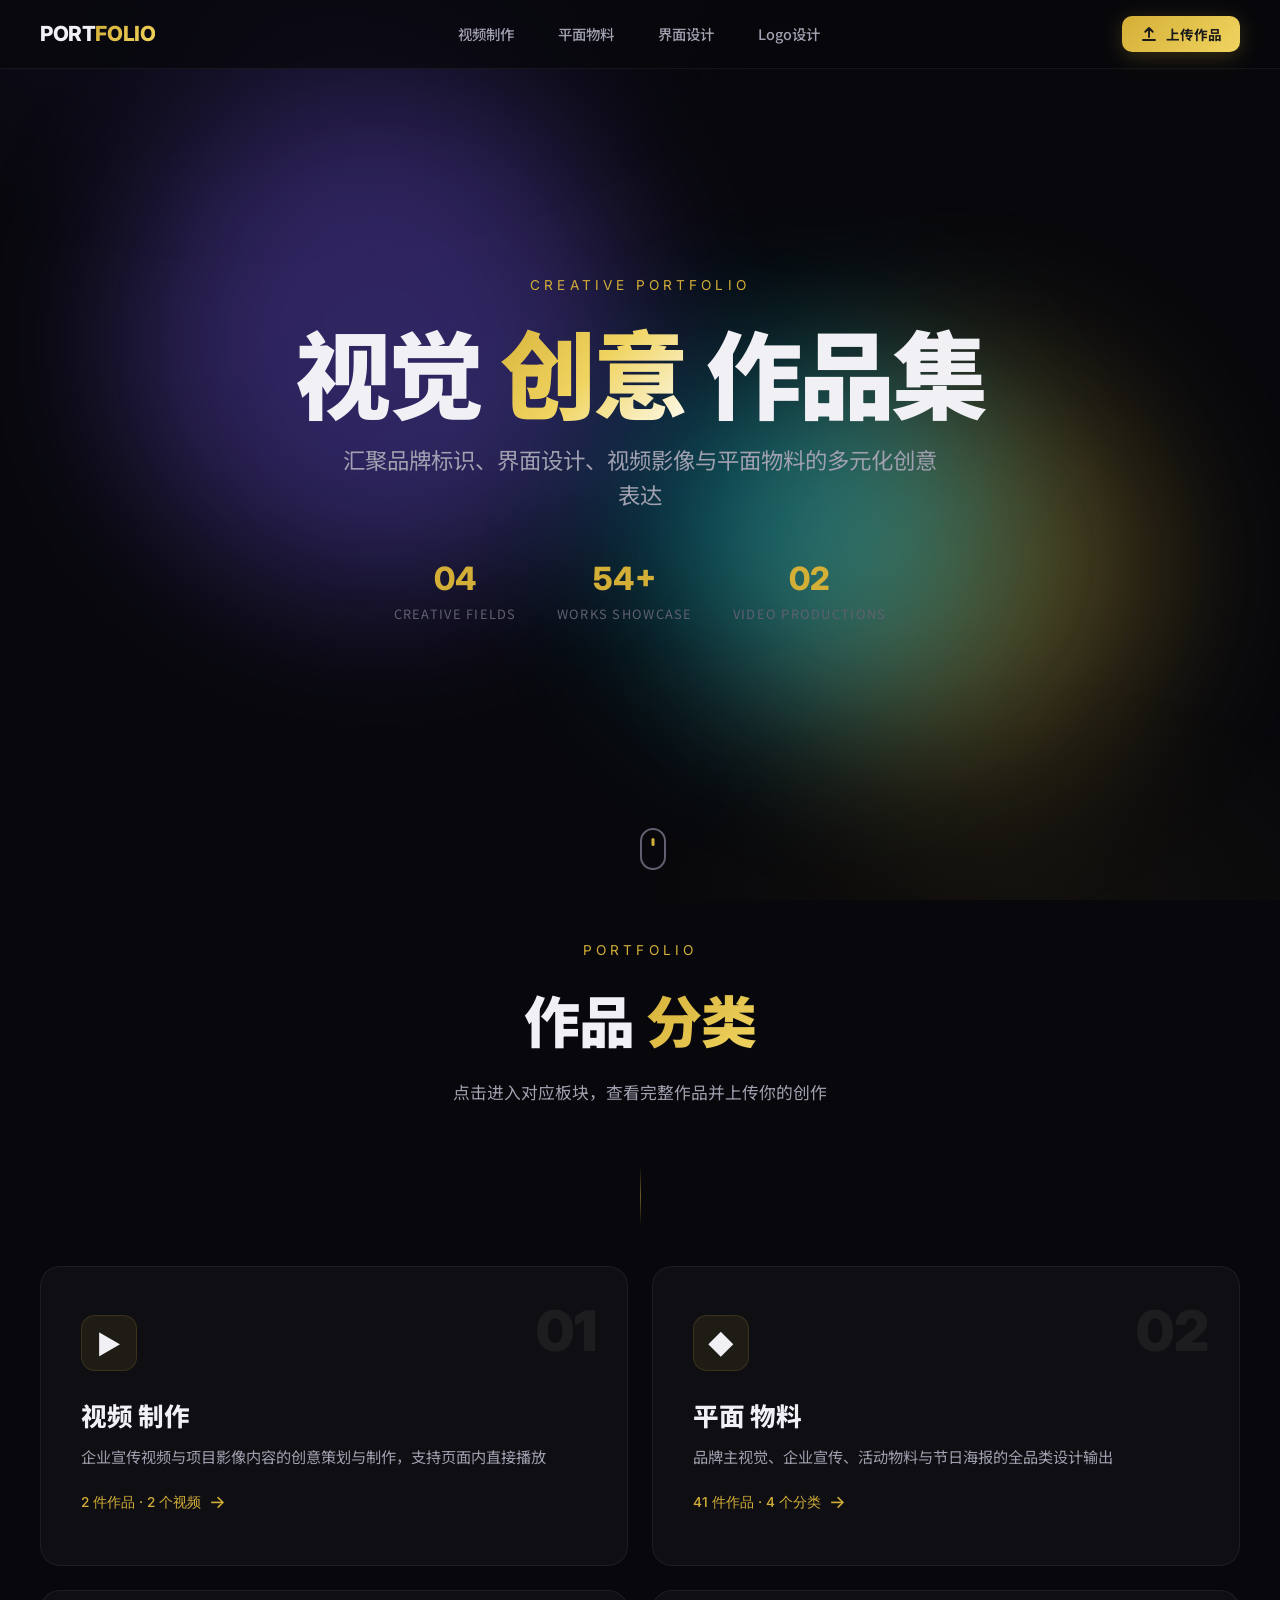
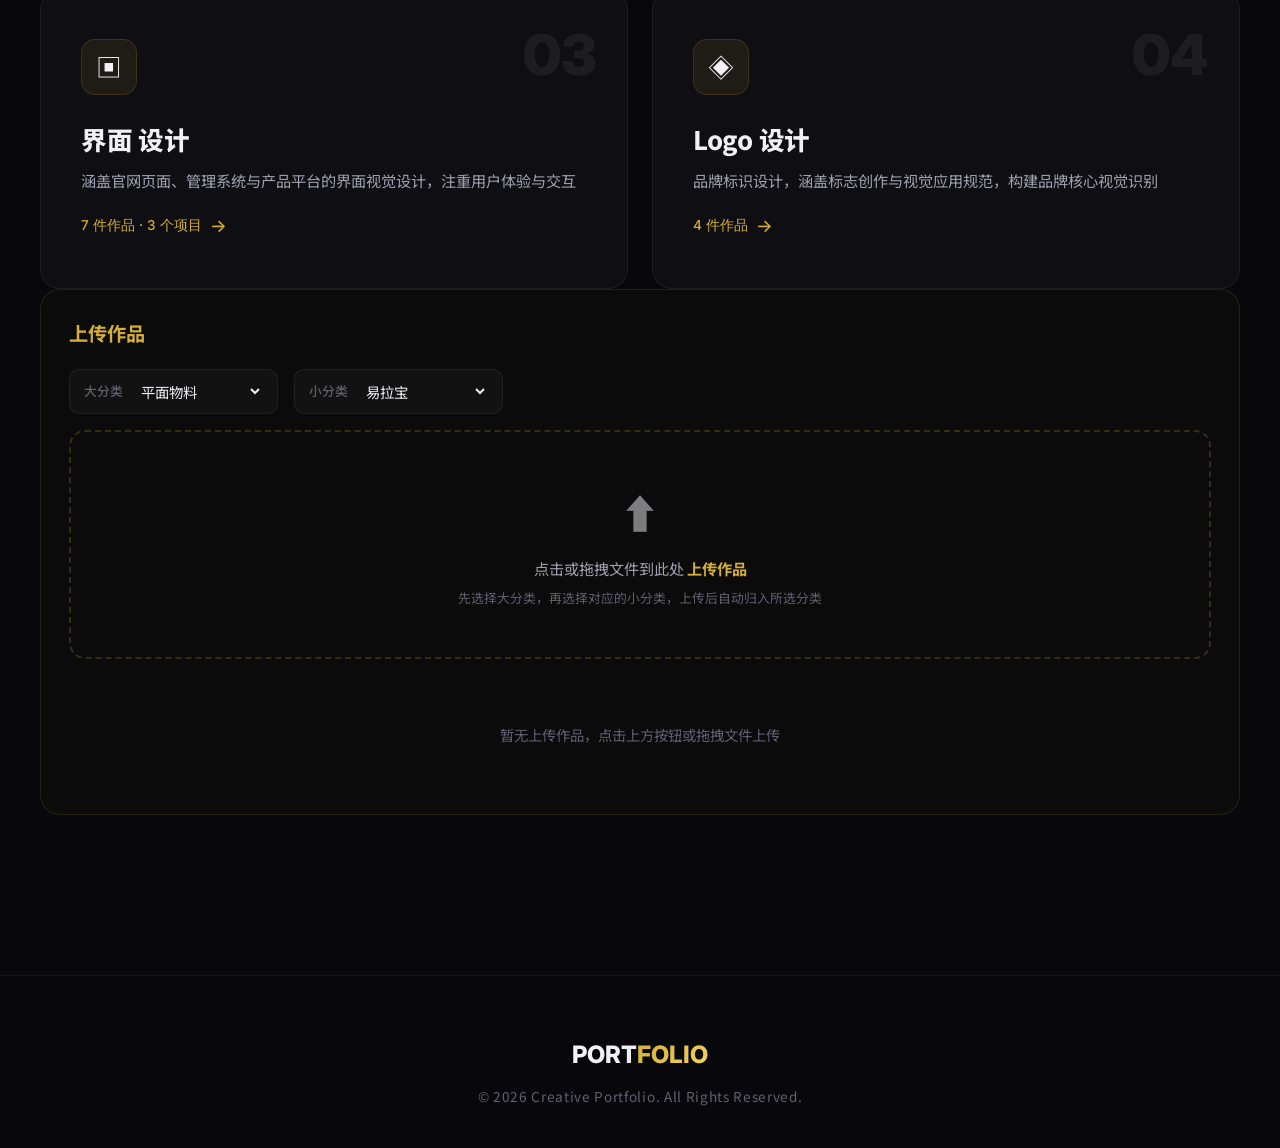
==== commit d1c5f224: "Compress all media (196MB -> 82MB); move category cards above upload section" ====
--- a/index.html
+++ b/index.html
@@ -56,20 +56,6 @@
   </div>
   <div class="divider"></div>
 
-  <div class="main-upload-section reveal">
-    <div class="main-upload-header">
-      <div class="main-upload-title">上传作品 · 自动分类</div>
-      <div class="upload-summary" id="uploadSummary"></div>
-    </div>
-    <div class="drop-zone main-drop-zone" id="mainDropZone">
-      <div class="drop-icon">&#11014;</div>
-      <div class="drop-text">点击或拖拽文件到此处 <strong>上传作品</strong></div>
-      <div class="drop-subtext">支持图片和视频，系统根据文件名自动分类到视频制作、平面物料、界面设计、Logo设计</div>
-    </div>
-    <div class="upload-grid main-upload-grid" id="mainUploadGrid"></div>
-    <div class="upload-empty" id="mainUploadEmpty">暂无上传作品，点击上方按钮或拖拽文件上传</div>
-  </div>
-
   <div class="hub-cards reveal">
     <a href="video.html" class="hub-card">
       <div class="hub-num">01</div>
@@ -102,6 +88,35 @@
       <div class="hub-desc">品牌标识设计，涵盖标志创作与视觉应用规范，构建品牌核心视觉识别</div>
       <div class="hub-meta"><span>4 件作品</span><span class="arrow">&rarr;</span></div>
     </a>
+  </div>
+
+  <div class="main-upload-section reveal">
+    <div class="main-upload-header">
+      <div class="main-upload-title">上传作品</div>
+      <div class="upload-summary" id="uploadSummary"></div>
+    </div>
+    <div class="upload-select-row">
+      <div class="select-group">
+        <label for="mainCatSelect">大分类</label>
+        <select id="mainCatSelect">
+          <option value="video">视频制作</option>
+          <option value="print" selected>平面物料</option>
+          <option value="ui">界面设计</option>
+          <option value="logo">Logo设计</option>
+        </select>
+      </div>
+      <div class="select-group">
+        <label for="mainSubcatSelect">小分类</label>
+        <select id="mainSubcatSelect"></select>
+      </div>
+    </div>
+    <div class="drop-zone main-drop-zone" id="mainDropZone">
+      <div class="drop-icon">&#11014;</div>
+      <div class="drop-text">点击或拖拽文件到此处 <strong>上传作品</strong></div>
+      <div class="drop-subtext">先选择大分类，再选择对应的小分类，上传后自动归入所选分类</div>
+    </div>
+    <div class="upload-grid main-upload-grid" id="mainUploadGrid"></div>
+    <div class="upload-empty" id="mainUploadEmpty">暂无上传作品，点击上方按钮或拖拽文件上传</div>
   </div>
 </section>
 
--- a/assets/style.css
+++ b/assets/style.css
@@ -239,7 +239,7 @@
 
 .portfolio-card .img-wrap {
   overflow: hidden; position: relative; background: #111118;
-  height: 200px;
+  aspect-ratio: 16 / 9;
 }
 
 .portfolio-card .img-wrap::after {
@@ -273,7 +273,7 @@
 
 .logo-grid .portfolio-card .img-wrap {
   display: flex; align-items: center; justify-content: center;
-  padding: 40px; height: 200px;
+  padding: 40px; aspect-ratio: 16 / 9;
 }
 
 .logo-grid .portfolio-card .img-wrap img { max-height: 140px; width: auto; object-fit: contain; }
@@ -294,7 +294,7 @@
 
 .video-card:hover { border-color: var(--border-hover); box-shadow: 0 20px 60px rgba(0,0,0,0.4); }
 
-.video-card video { width: 100%; display: block; background: #000; height: 200px; object-fit: contain; }
+.video-card video { width: 100%; display: block; background: #000; aspect-ratio: 16 / 9; object-fit: contain; }
 
 .video-card .video-info {
   padding: 16px 20px; display: flex;
@@ -543,7 +543,7 @@
 
 .upload-item img, .upload-item video {
   width: 100%; display: block; cursor: pointer;
-  height: 200px; object-fit: cover; background: #111118;
+  aspect-ratio: 16 / 9; object-fit: cover; background: #111118;
 }
 
 .upload-item .upload-item-info {
@@ -654,6 +654,38 @@
 }
 .summary-chip b { color: var(--accent-gold); margin-left: 4px; }
 
+.upload-select-row {
+  display: flex; gap: 16px; margin-bottom: 16px; flex-wrap: wrap;
+}
+
+.select-group {
+  display: flex; align-items: center; gap: 10px;
+  background: rgba(255,255,255,0.03);
+  border: 1px solid var(--border-subtle);
+  border-radius: 10px; padding: 8px 14px;
+}
+
+.select-group label {
+  font-size: 0.8rem; color: var(--text-muted); font-weight: 500;
+  white-space: nowrap;
+}
+
+.select-group select {
+  background: transparent; color: var(--text-primary);
+  border: none; outline: none; font-size: 0.9rem;
+  font-family: 'Noto Sans SC', sans-serif; cursor: pointer;
+  padding: 2px 4px; min-width: 130px;
+}
+
+.select-group select option {
+  background: var(--bg-secondary); color: var(--text-primary);
+}
+
+.select-group:focus-within {
+  border-color: var(--accent-gold);
+  box-shadow: 0 0 0 1px rgba(212,175,55,0.2);
+}
+
 .main-drop-zone {
   margin-bottom: 24px; padding: 48px 40px;
 }
@@ -664,7 +696,7 @@
 }
 
 .main-upload-grid {
-  display: grid; grid-template-columns: repeat(4,1fr); gap: 16px;
+  display: grid; grid-template-columns: repeat(2,1fr); gap: 20px;
 }
 
 .main-upload-item {
@@ -677,7 +709,7 @@
 
 .main-upload-item img, .main-upload-item video {
   width: 100%; display: block; cursor: pointer;
-  height: 160px; object-fit: cover; background: #111118;
+  aspect-ratio: 16 / 9; object-fit: cover; background: #111118;
 }
 
 .cat-badge {
@@ -713,7 +745,7 @@
   background: rgba(212,175,55,0.08); padding: 2px 8px; border-radius: 6px;
 }
 .upload-grid-inner {
-  display: grid; grid-template-columns: repeat(3,1fr); gap: 16px;
+  display: grid; grid-template-columns: repeat(2,1fr); gap: 20px;
 }
 
 .cat-select {
